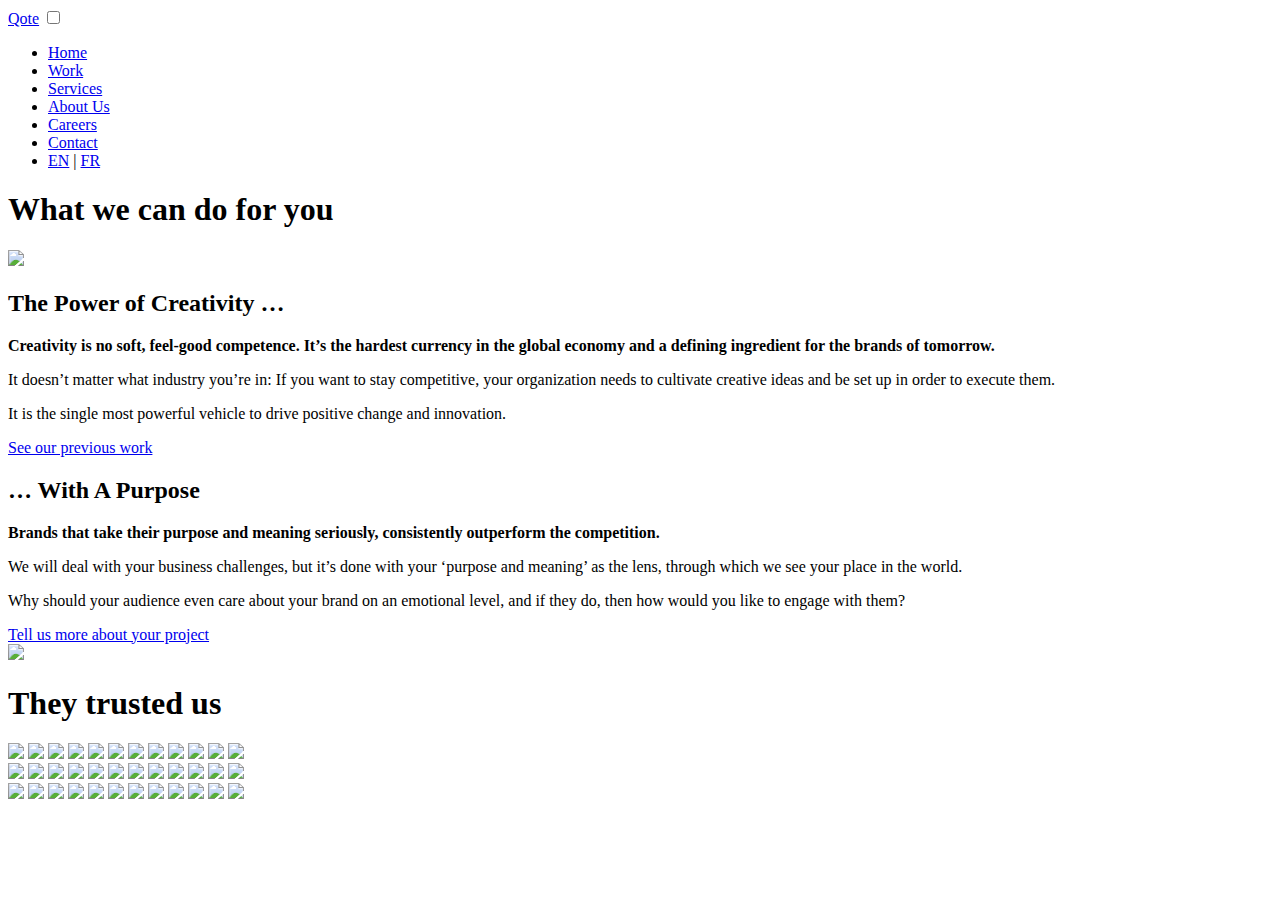
==== about/index.html @ 9d8a5f6a "Add files via upload" ====
<!DOCTYPE html>
<html>
	<head>
		<meta charset="utf-8" />
		<title>QOTE | About Us</title>
		<link rel="shortcut icon" href="../favicon.ico"/>
		<link rel="stylesheet" type="text/css" href="../assets/css/style.css" />
		<script type="text/javascript" src="../assets/js/catgrid.js"></script>
		<script type="text/javascript" src="../assets/js/qote.js"></script>
	</head>
	<body data-status="loading" class="page-work">
		<div id="loader">
			<div></div>
			<div></div>
			<div></div>
			<div></div>
			<div></div>
		</div>
		<header>
			<a id="logo" href="../">Qote</a>
			<input type="checkbox" id="menu-state" name="menu-state">
			<label id="menu-button" for="menu-state"><div></div></label>

			<nav id="menu-items">
				<ul>
					<li><a href="../">Home</a></li><!--
					--><li><a href="../work/">Work</a></li><!--
					--><li><a href="../services/">Services</a></li><!--
					--><li><a href="../about/" class="menu-selected">About Us</a></li><!--
					--><li><a href="../careers/">Careers</a></li><!--
					--><li><a href="../contact/">Contact</a></li><!--
					--><li><a href="#">EN</a> | <a href="#" data-title="FR" class="menu-selected">FR</a></li>
				</ul>
			</nav>



		</header>
		<section id="about">
			<h1>What we can do for you</h1>
			<div class="align-right"><img src="../assets/images/mato01.jpg" /></div>
			<div class="align-left">
				<h2>The Power of Creativity …</h2>
				<p><b>Creativity is no soft, feel-good competence. It’s the hardest currency in the global economy and a defining ingredient for the brands of tomorrow.</b></p>
				<p>It doesn’t matter what industry you’re in: If you want to stay competitive, your organization needs to cultivate creative ideas and be set up in order to execute them.</p>
				<p>It is the single most powerful vehicle to drive positive change and innovation.</p>
				<a href="../work/" class="colored-button"><div><span>See our previous work</span></div></a>
			</div>

			<div class="align-right">
				<h2>… With A Purpose</h2>
				<p><b>Brands that take their purpose and meaning seriously, consistently outperform the competition.</b></p>
				<p>We will deal with your business challenges, but it’s done with your ‘purpose and meaning’ as the lens, through which we see your place in the world.</p>
				<p>Why should your audience even care about your brand on an emotional level, and if they do, then how would you like to engage with them?</p>
				<a href="../contact/" class="colored-button"><div><span>Tell us more about your project</span></div></a>
			</div>
			<div class="align-left"><img src="../assets/images/mato02.jpg" /></div>


			
			<h1>They trusted us</h1>
			<div id="clients">
				<div id="clients-container">
					<div>
						<img src="../assets/images/clients/astia1.png" />
						<img src="../assets/images/clients/badoit1.png" />
						<img src="../assets/images/clients/bleucitron1.png" />
						<img src="../assets/images/clients/butagaz1.png" />
						<img src="../assets/images/clients/carrefour1.png" />
						<img src="../assets/images/clients/caudalie1.png" />
						<img src="../assets/images/clients/creditagricole1.png" />
						<img src="../assets/images/clients/danette1.png" />
						<img src="../assets/images/clients/dietinatura1.png" />
						<img src="../assets/images/clients/evian1.png" />
						<img src="../assets/images/clients/fiat1.png" />
						<img src="../assets/images/clients/gemey1.png" />

					</div>
					<div>
						<img src="../assets/images/clients/gibert1.png" />
						<img src="../assets/images/clients/grandlitier1.png" />
						<img src="../assets/images/clients/lasolution1.png" />
						<img src="../assets/images/clients/likemirror1.png" />
						<img src="../assets/images/clients/loreal1.png" />
						<img src="../assets/images/clients/lpsk1.png" />
						<img src="../assets/images/clients/mathpromo1.png" />
						<img src="../assets/images/clients/mazda1.png" />
						<img src="../assets/images/clients/mediagong1.png" />
						<img src="../assets/images/clients/mennen1.png" />
						<img src="../assets/images/clients/monkees1.png" />
						<img src="../assets/images/clients/mopa1.png" />

					</div>
					<div>
						<img src="../assets/images/clients/moxoundz1.png" />
						<img src="../assets/images/clients/naive1.png" />
						<img src="../assets/images/clients/novo1.png" />
						<img src="../assets/images/clients/pierrericaud1.png" />
						<img src="../assets/images/clients/psykup1.png" />
						<img src="../assets/images/clients/rufusbellefleur1.png" />
						<img src="../assets/images/clients/samsung1.png" />
						
						<img src="../assets/images/clients/gibert1.png" />
						<img src="../assets/images/clients/grandlitier1.png" />
						<img src="../assets/images/clients/lasolution1.png" />
						<img src="../assets/images/clients/likemirror1.png" />
						<img src="../assets/images/clients/loreal1.png" />


					</div>
				</div>
			</div>
		</section>
		<!--<footer><a href="#2012">2012</a><a href="#2013">2013</a><a href="#2014">2014</a><a href="#2015">2015</a><a href="#2016">2016</a><a href="#2017">2017</a><a href="#2018">2018</a></footer>-->

	</body>
</html>
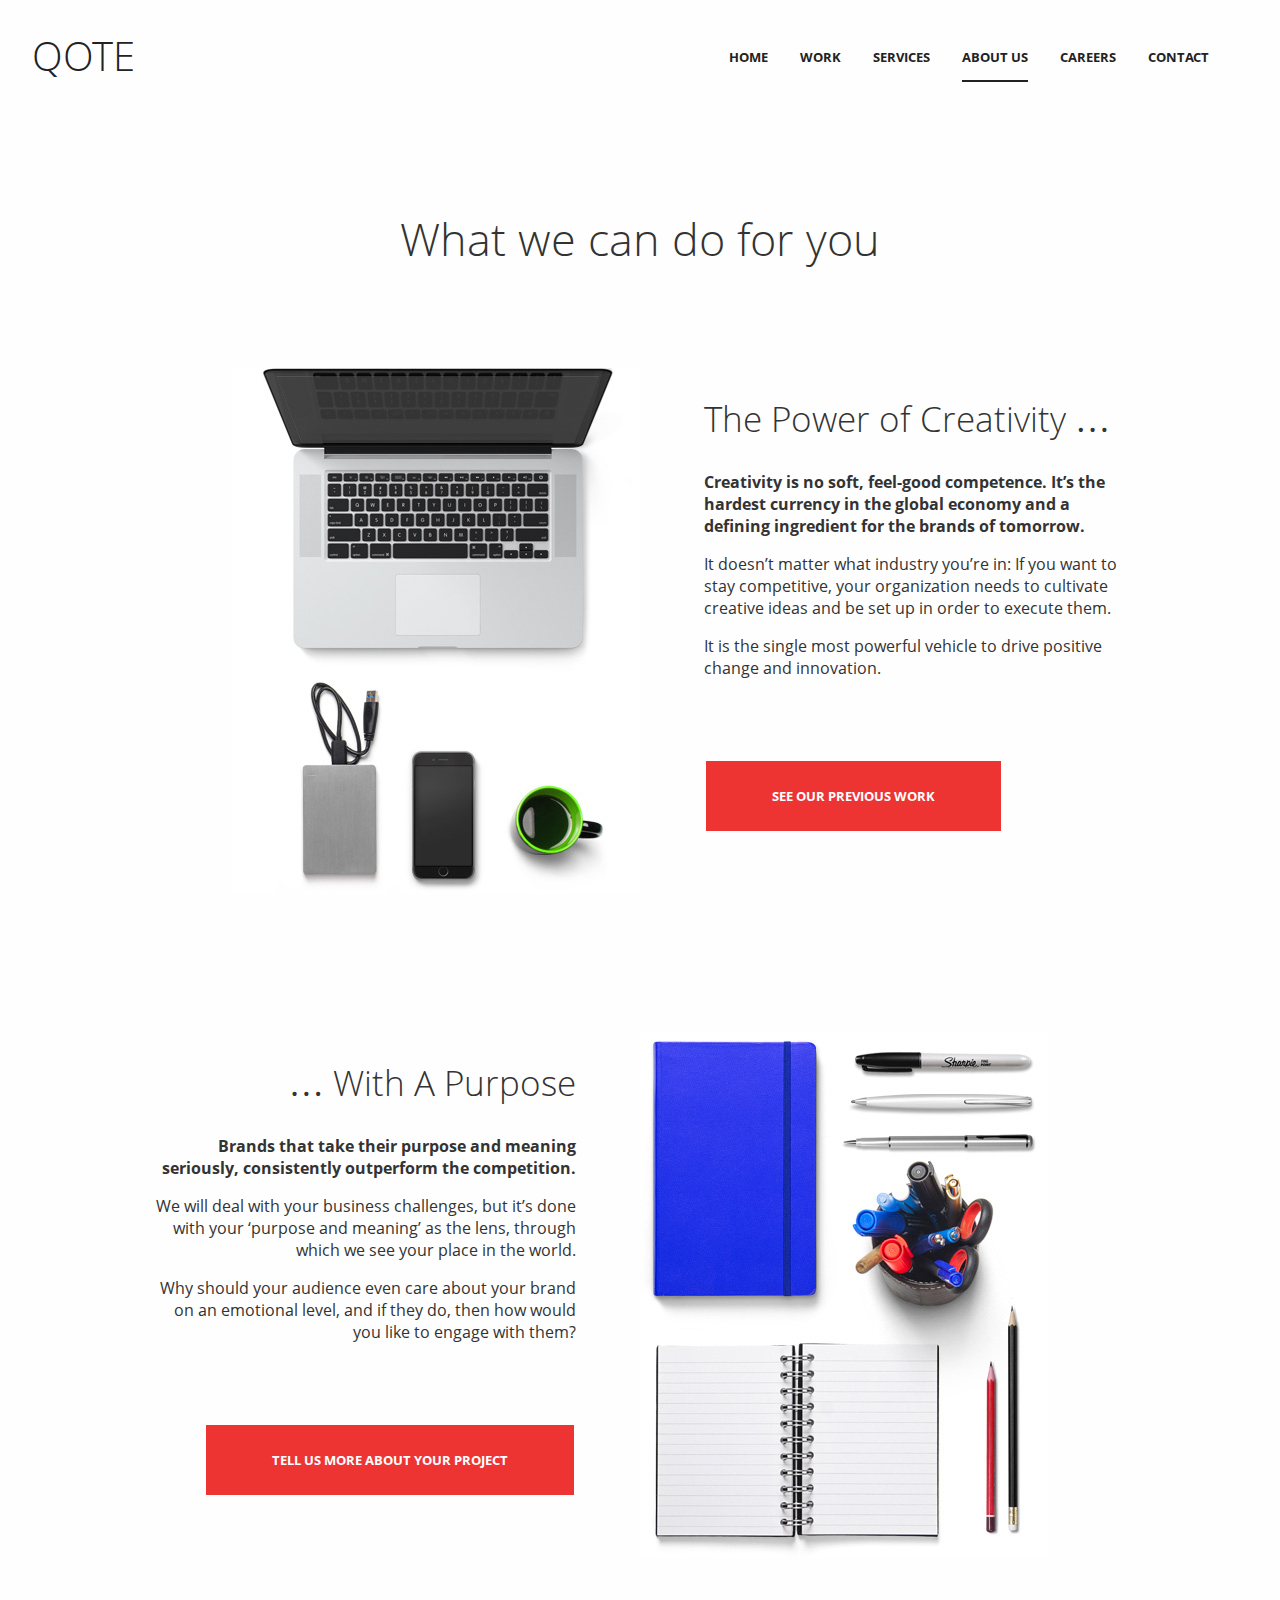
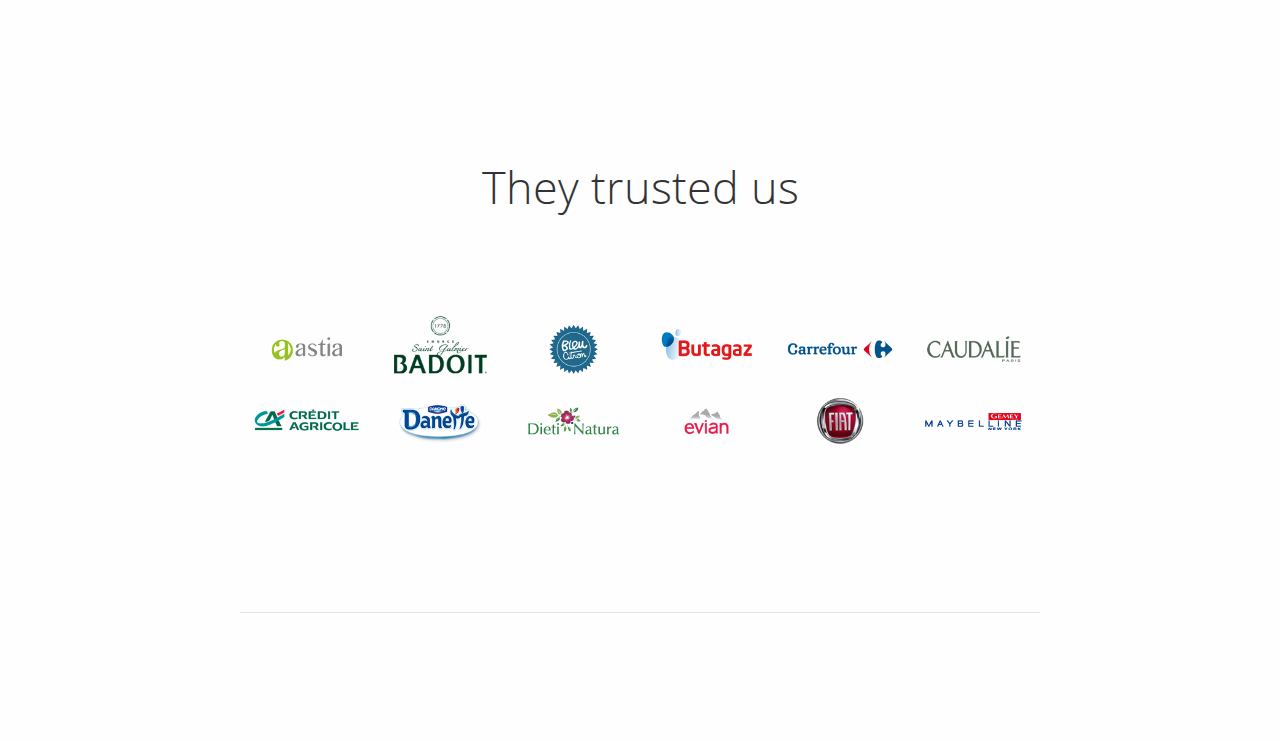
==== commit db81361e: "Add files via upload" ====
--- a/about/index.html
+++ b/about/index.html
@@ -3,6 +3,7 @@
 	<head>
 		<meta charset="utf-8" />
 		<title>QOTE | About Us</title>
+		<meta name="viewport" content="width=device-width, initial-scale=1.0, user-scalable=yes" />
 		<link rel="shortcut icon" href="../favicon.ico"/>
 		<link rel="stylesheet" type="text/css" href="../assets/css/style.css" />
 		<script type="text/javascript" src="../assets/js/catgrid.js"></script>
--- a/assets/css/style.css
+++ b/assets/css/style.css
@@ -0,0 +1,1828 @@
+@font-face {
+	font-family: 'Open Sans';
+	font-style: normal;
+	font-weight: 300;
+	src: local('Open Sans Light'), local('OpenSans-Light'), url('../fonts/OpenSans300.woff') format('woff');
+}
+@font-face {
+	font-family: 'Open Sans';
+	font-style: normal;
+	font-weight: 400;
+	src: local('Open Sans'), local('OpenSans'), url('../fonts/OpenSans400.woff') format('woff');
+}
+@font-face {
+	font-family: 'Open Sans';
+	font-style: normal;
+	font-weight: 600;
+	src: local('Open Sans Semibold'), local('OpenSans-Semibold'), url('../fonts/OpenSans600.woff') format('woff');
+}
+
+@font-face {
+	font-family: 'Open Sans';
+	font-style: normal;
+	font-weight: 700;
+	src: local('Open Sans Bold'), local('OpenSans-Bold'), url('../fonts/OpenSans700.woff') format('woff');
+}
+/*
+@font-face {
+	font-family: 'Open Sans';
+	font-style: italic;
+	font-weight: 300;
+	src: local('Open Sans Light Italic'), local('OpenSansLight-Italic'), url('../OpenSansItalic300.woff') format('woff');
+}
+@font-face {
+	font-family: 'Open Sans';
+	font-style: italic;
+	font-weight: 400;
+	src: local('Open Sans Italic'), local('OpenSans-Italic'), url('../OpenSansItalic400.woff') format('woff');
+}
+@font-face {
+	font-family: 'Open Sans';
+	font-style: italic;
+	font-weight: 600;
+	src: local('Open Sans Semibold Italic'), local('OpenSans-SemiboldItalic'), url('../OpenSansItalic600.woff') format('woff');
+}
+@font-face {
+	font-family: 'Open Sans';
+	font-style: italic;
+	font-weight: 700;
+	src: local('Open Sans Bold Italic'), local('OpenSans-BoldItalic'), url('../OpenSansItalic700.woff') format('woff');
+}
+*/
+* {
+	transition: 0.2s linear;
+	box-sizing: border-box;
+	-moz-box-sizing: border-box;
+	-webkit-box-sizing: border-box;
+}
+
+::-moz-selection { color: #fefefe; background: #e77d27; }
+::selection { color: #fefefe; background: #e77d27; } 
+
+html, body {
+	width: 100%;
+	height: 100%;
+	margin: 0;
+}
+
+
+
+body {
+	background: #fefefe url('../images/background.jpg') center top no-repeat;/**/
+	background-size: cover;
+
+	font-size: 62.5%;
+	
+	font-family: 'Open Sans';
+	color: #fefefe;
+
+	/*transition: 30s;*/
+	
+	
+	/*background: #fefefe url('../images/background2.jpg') center top no-repeat;/**/
+	background-size: cover;
+}
+
+body[data-status="loaded"]{
+	/*background-size: 100%;/**/
+}
+
+
+#overlay {
+	position: fixed;
+	top: 0; bottom: 0; left: 0; right: 0;
+	background: #303030 url('../images/noise.png') left top repeat;
+	background: #303039 url('../images/noise.png') left top repeat;/**/
+	opacity: 0.9;
+	opacity: 0.95;
+
+	opacity: 0.9;
+	z-index: -1;
+
+	opacity: 0.7;
+}
+
+#loader {
+	z-index: 200;
+	position: fixed;
+	top: 0; bottom: 0; left: 0; right: 0;
+	margin: auto;
+	
+	display: flex;
+	align-items: flex-end;
+
+	transition: 0s;
+	transition-delay: 1.15s;
+}
+#loader div {
+	display: inline-block;
+	width: 20%;
+	height: 100%;
+	background: rgba(0,0,0, 1);
+	transition: 0.5s;
+
+
+}
+
+body[data-status="loading"] #loader {
+	top: 0%;
+	transition: 0s;
+}
+
+body[data-status="loaded"] #loader {
+	top: 100%;
+}
+
+body[data-status="loaded"] #loader div {
+	height: 0%;
+	transition: 0.5s;
+}
+#loader div:nth-child(1) { transition-delay: 0.25s !important; }
+#loader div:nth-child(2) { transition-delay: 0.35s !important; }
+#loader div:nth-child(3) { transition-delay: 0.45s !important; }
+#loader div:nth-child(4) { transition-delay: 0.55s !important; }
+#loader div:nth-child(5) { transition-delay: 0.65s !important; }
+
+header {
+	height: 5rem;
+	line-height: 5rem;
+	/*background: rgba(0,0,0, 0.2);/**/
+	display: block;
+	width: 100%;
+	padding: 0 2rem;
+
+	margin: auto;
+	max-width: 1600px;
+
+	display: flex;
+	justify-content: space-between;
+	align-items: center;
+
+	height: 7rem;
+	line-height: 7rem;
+
+	z-index: 100;
+	position: relative;
+}
+
+#logo {
+	font-size: 2.5rem;
+	text-transform: uppercase;
+	font-weight: 100;
+	text-decoration: none;
+	color: #fefefe;
+
+	/*
+	padding-left: 5rem;
+	background: transparent url('../images/favicon.png') left center no-repeat;
+	background-size: 3rem;
+	/**/
+}
+
+
+#menu-state, #menu-button {
+	display: none;
+}
+nav {
+	list-style: none;
+	padding: 0;
+	margin: 0;
+	height: 5rem;
+	line-height: 5rem;
+
+
+}
+
+nav ul {
+	list-style: none;
+	padding: 0;
+	margin: 0;
+	color: transparent;
+}
+
+nav li {
+	display: inline-block;
+	vertical-align: middle;
+	font-size: 1rem;
+
+	font-size: 0.8rem;
+	font-weight: 700;
+
+	text-transform: uppercase;
+	/*padding: 0rem 1rem;*/
+}
+nav li a {
+	color: #fefefe;
+	text-decoration: none;
+
+	cursor: pointer;
+
+	position: relative;
+
+	transition: 0s;
+	transition-delay: 0.5s;
+	z-index: 990;
+
+	opacity: 1 !important;
+	padding: 1rem;
+
+	/*color: #000;/**/
+}
+
+nav li:last-child {
+	padding-left: 1rem;
+}
+nav li:last-child a {
+	padding: 1rem 0rem;
+}
+
+nav li a:after {
+	content: "";
+	position: absolute;
+	bottom: 0;
+	left: 0;
+	right: 0;
+
+	height: 0px;
+	background: #fefefe;
+
+	bottom: 100%;
+	opacity: 0;
+	transition: 0.2s;
+	left: 20%;
+	right: 20%;
+}
+
+nav li a:hover:after, .menu-selected:after {
+
+	bottom: 0%;
+	opacity: 1;
+	transition: 0.2s;
+	left: 1rem;
+	right: 1rem;
+	height: 2px;
+
+}
+
+nav li:last-child a:hover:after, nav li:last-child .menu-selected:after {
+	left: 0%;
+	right: 0%;
+}
+
+nav li a[href="#"] {
+	display: none !important;
+}
+
+
+footer {
+	background: #050505;
+	padding: 40px;
+}
+
+/*###############################################################################################################*/
+/*########  HOME                        #########################################################################*/
+/*###############################################################################################################*/
+#home {
+	/*
+	display: flex;
+	justify-content: center;
+	align-items: center;
+	align-content: center;
+
+	flex-direction: column;
+	*/
+
+	/*
+	position: absolute;
+	top: 0;
+	bottom: 0;
+	left: 0;
+	right: 0;
+	*/
+
+	height: 100%;
+	margin-top: -7rem;
+
+	display: flex;
+	align-items: center;
+	justify-content: center;
+
+	z-index: 50;
+}
+
+#home article {
+	text-align: center;
+	flex: 1;
+
+	/*background: rgba(255,255,255, 0.1);/**/
+
+	max-width: 80%;
+
+}
+
+#home h2 {
+	text-transform: uppercase;
+	color: #fefefe;
+	font-size: 1.2rem;
+}
+
+#home h1 {
+	text-transform: uppercase;
+	color: #fefefe;
+	font-size: 4.4rem;
+	font-size: 3.7rem;
+	font-weight: 500;
+	font-weight: 600;
+
+	margin: 1rem auto;
+}
+
+#home p {
+	font-size: 1.2rem;
+}
+
+#home::before {
+	width: 11rem;
+	height: 11rem;
+	background: rgba(255,255,255, 0.05);
+
+	content: '';
+
+	position: absolute;
+	top: 0; left: 0; right: 0;
+	top: 20%;
+
+
+	margin: auto;
+
+	transform: rotate(45deg);
+
+	z-index: -1;
+}
+
+.button-container {
+	text-align: center;
+
+	padding: 2rem 0;
+}
+
+
+.button, .important-button, .colored-button {
+	display: inline-block;
+	padding: 0.5rem 1rem;
+	border: 2px solid #fefefe;
+
+	
+	margin: 0 2rem;
+	font-size: 0.9rem;
+	cursor: pointer;
+
+	position: relative;
+
+	font-size: 0.7rem;
+	text-transform: uppercase;
+	font-weight: 700;
+
+	text-decoration: none;
+	color: #fefefe;
+}
+.button:after {
+	position: absolute;
+	top: 0; left: 0; right: 100%; bottom: 0;
+	margin: auto;
+	content: '';
+
+	background: #fefefe;
+	z-index: -1;
+	transition: 0.2s;
+}
+.button:hover:after {
+	right: 0%;
+	transition: 0.2s;
+}
+.button:hover {
+	color: #444;
+}
+
+.important-button {
+	
+	color: #444;
+	background: #fefefe;
+	background: transparent;
+	border: 2px solid #fefefe;
+
+	position: relative;
+	
+	/**/
+}
+.important-button:before {
+	position: absolute;
+	top: 0; left: 0; right: 0; bottom: 0;
+	margin: auto;
+	content: '';
+
+	background: #fefefe;
+	z-index: -1;
+	transition: 0.2s;
+
+}
+
+.colored-button {
+	background: #e33;
+	overflow: hidden;
+	padding: 1.5rem 4rem !important;
+	font-size: 0.8rem;
+
+	position: relative;
+}
+
+.colored-button:before {
+	position: absolute;
+	content: '';
+	background: #c11;
+	width: 0;
+	height: 0;
+	margin: auto;
+	top: 0;
+	bottom: 0;
+	left: 0;
+	right: 0;
+	border-radius: 100%;
+	transition: 0.5s;
+}
+.colored-button:hover:before {
+	width: 30rem;
+	height: 30rem;
+	left: -3.5rem;
+
+	transition: 0.5s;
+	padding: 0;
+	box-sizing: border-box;
+}
+
+.button div, .important-button div, .colored-button div {
+	/*color: transparent;*/
+	display: flex;
+	justify-content: center;
+	align-items: center;
+
+	width: 100%;
+	height: 100%;
+}
+
+.button span, .important-button span, .colored-button span {
+	/*
+	position: absolute;
+	top: 0; bottom: 0; left: 0; right: 0;
+	line-height: 100%;
+	height: 1.8rem;
+	*/
+	margin: auto;
+	display: inline-block;
+	/*padding: 0.5rem 0rem;*/
+	border: 2px solid transparent;
+	z-index: 25;
+}
+
+.important-button:hover {
+	/*
+	background: #e33;
+	border-color: #e33;
+	*/
+	color: #fefefe;
+
+}
+.important-button:after {
+	background: #e33;
+	
+	top: -2px;
+	bottom: -2px;
+	left: -2px;
+	z-index: 20;
+
+	background: #fefefe;
+	border-top: 2px solid #fefefe;
+	border-bottom: 2px solid #fefefe;
+	animation: buttonAnimationReversed 0.2s linear forwards;/**/
+}
+.important-button:hover:after {
+	/*
+	right: -2px;
+	*/
+	transition: 0.2s;
+	/*
+	background: #e33;
+	border-top: 2px solid #e33;
+	border-bottom: 2px solid #e33;
+	*/
+
+	animation: buttonAnimation 0.2s linear forwards;/**/
+	
+}
+@keyframes buttonAnimation {
+	0% { 
+		background: #fefefe;
+		right: 100%;
+	}
+	1% {
+		border-top: 2px solid #e33;
+		border-bottom: 2px solid #e33;
+		background: #e33;
+
+	}
+
+	100% { 
+		background: #e33;
+		right: -2px;
+		border-top: 2px solid #e33;
+		border-bottom: 2px solid #e33;
+	}
+}
+
+@keyframes buttonAnimationReversed {
+	
+
+	0% { 
+		background: #e33;
+		right: -2px;
+		border-top: 2px solid #e33;
+		border-bottom: 2px solid #e33;
+	}
+
+
+	99% {
+		border-top: 2px solid #e33;
+		border-bottom: 2px solid #e33;
+		background: #e33;
+
+	}
+
+	100% { 
+		background: #fefefe;
+		right: 100%;
+	}
+}
+
+
+
+/*###############################################################################################################*/
+/*########  WORK                        #########################################################################*/
+/*###############################################################################################################*/
+
+
+.page-title h1 {
+	width: 100%;
+	text-align: center;
+	color: #222;
+
+	font-size: 2.8rem;
+	font-weight: 100;
+	margin: auto;
+	padding: 2rem 0 1rem;
+}
+
+.page-work {
+	background: #fefefe;
+}
+
+.page-work header {
+	background: #fefefe;
+
+}
+
+.page-work #logo {
+	color: #222;
+}
+
+.page-work nav {
+	color: #222;
+}
+
+.page-work nav li a {
+	color: #222;
+}
+.page-work nav li a:after {
+	background: #222;
+}
+
+#work-classifier {
+	background: #f2f2f2;
+}
+.catgrid-selector {
+	display: flex;
+	flex-direction: line;
+	justify-content: center;
+	min-height: 8rem;
+	line-height: 8rem;
+
+	color: #222;
+	font-size: 1.4rem;
+	text-transform: uppercase;
+
+	flex-wrap: wrap;
+}
+.catgrid-category {
+	color: #666;
+	padding: 1rem 2rem;
+	cursor: pointer;
+	border-bottom: 5px solid transparent;
+}
+.catgrid-selected {
+	color: #222;
+	border-bottom: 5px solid #222;
+}
+.catgrid-hidden {
+	opacity: 0;
+	visibility: hidden;
+}
+
+
+#project-container {
+	/*
+	position: absolute;
+	*/
+	color: #222;
+	background: #f5f5f5;
+	padding: 1rem 0;
+
+
+	z-index: 30;
+}
+.project-block {
+	max-width: 1100px;
+	margin: auto;
+	position: relative;
+}
+.project-close {
+	position: absolute;
+	top: 0;
+	right: 0;
+	width: 3rem;
+	height: 3rem;
+	opacity: 0.6;
+	
+	cursor: pointer;
+}
+.project-close:hover {
+	opacity: 1;
+}
+.project-close:before,
+.project-close:after {
+	content: '';
+	position: absolute;
+	left: 0;
+	right: 0;
+	top: 0;
+	bottom: 0;
+	margin: auto;
+	height: 4px;
+	background: #333;
+	transition: 0.2s;
+}
+.project-close:before {
+	transform: rotate(45deg);
+	transform-origin: center;
+}
+.project-close:after {
+	transform: rotate(-45deg);
+	transform-origin: center;
+}
+.project-close:hover:before,
+.project-close:hover:after {
+	left: -10%;
+	right: -10%;
+	transition: 0.2s;
+}
+
+.project-block h3 {
+	font-size: 2rem;
+	font-weight: 100;
+	text-transform: uppercase;
+}
+.project-block img {
+	display: block;
+	max-width: 100%;
+	margin: 0 auto 1.5rem;
+}
+.project-block .zero {
+	margin-bottom: 0;
+}
+.project-block .zero-last {
+	margin-bottom: 1.5rem !important;
+}
+.project-block .iframe-container {
+	position: relative;
+	width: 100%;
+	min-height: 619px;
+}
+.project-block iframe {
+
+	position: absolute;
+	top:0;
+	bottom: 0;
+	left:0;
+	right: 0;
+	margin: auto;
+	width:100%;
+	height:100%;
+}
+.project-description {
+	display: flex;
+	padding: 0.5rem 0 4rem;
+}
+
+.project-details {
+	width: 75%;
+}
+.project-client {
+	width: 25%;
+}
+.project-description h4 {
+	font-size: 1.2rem;
+	font-weight: 400;
+	text-transform: uppercase;
+	margin: 0;
+	padding: 0;
+	color: #222;
+}
+.project-description p {
+	color: #888;
+	font-size: 0.9rem;
+}
+.project-description h5 {
+	font-size: 0.8rem;
+	margin: 0;
+	color: #222;
+	text-transform: uppercase;
+	font-weight: 600;
+}
+
+.project-pages {
+	display: flex;
+	justify-content: space-between;
+}
+.project-previous {
+	width: 30%;
+	background: #fefefe;
+	display: flex;
+	justify-content: space-between;
+	cursor: pointer;
+
+	display: none !important;
+}
+.project-next {
+	width: 30%;
+	background: #fefefe;
+	display: flex;
+	justify-content: space-between;
+	cursor: pointer;
+
+	display: none !important;
+}
+
+.project-pages-image {
+	width: 5rem;
+	height: 5rem;
+
+	width: 7rem;
+	height: 7rem;
+
+	overflow: hidden;
+	/*
+	border: 4px solid #fefefe;
+	border: 14px solid red;
+	*/
+	width: 100px;
+	height: 75px;
+	background-color: transparent;
+	background-repeat: no-repeat;
+	background-position: center center;
+	background-size: 100%;
+	background-size: cover;
+	transition: 0.5s;
+}
+.project-previous:hover .project-pages-image,
+.project-next:hover .project-pages-image {
+	background-size: 130%;
+	transition: 1s;
+}
+.project-next .project-pages-image {
+	order: 2;
+}
+
+.project-pages-title {
+	flex-grow: 1;
+	padding: 0 1rem;
+}
+.project-next .project-pages-title {
+	text-align: right;
+}
+
+.project-pages-title h4 {
+	font-size: 0.9rem;
+	font-weight: 600;
+	
+	color: #222;
+	padding: 1rem 0 0.25rem;
+	margin: 0;
+}
+.project-pages-title p {
+	color: #888;
+	font-size: 0.7rem;
+	margin: 0;
+}
+
+
+.project-data {
+	display: none;
+}
+#work-grid, #work-details {
+	display: none;
+}
+
+#work-grid:checked  ~ #project-container {
+	display: none !important;
+}
+#work-details:checked ~ #work-container {
+	display: none !important;
+}
+
+#work {
+	display: flex;
+	flex-wrap: wrap;
+}
+
+.project {
+	width: 20%;
+	height: 15vw; /* the 3/4 of 20% w */
+
+	position: relative;
+
+	display: flex;
+	justify-content: center;
+	align-items: center;
+
+
+	overflow: hidden;
+	transition: 0.5s linear;
+}
+.project img {
+	width: 100%;
+	height: 100%;
+	position: absolute;
+	top: 0;
+	bottom: 0;
+	left: 0;
+	right: 0;
+	margin: auto;
+	z-index: 10;
+
+	transition: 1.5s;
+
+}
+body[data-status="loading"] .project img { opacity: 0; }
+body[data-status="loaded"] .project img { opacity: 1; }
+
+.project:after {
+	content: "";
+	position: absolute;
+	top: 0;
+	bottom: 0;
+	left: 0;
+	right: 0;
+	margin: auto;
+
+	background: rgba(0,0,0, 0);
+	z-index: 15;
+}
+
+.project:hover img {
+	transform: scale(1.1);
+	transform-origin: center;
+	transition: 1.5s;
+}
+.project:hover:after {
+	background: rgba(0,0,0, 0.8);
+}
+
+.project .button {
+	z-index: 20;
+	opacity: 0;
+
+}
+.project:hover .button {
+	opacity: 1;
+}
+
+
+/*###############################################################################################################*/
+/*########  SERVICES                    #########################################################################*/
+/*###############################################################################################################*/
+
+#services {
+	display: flex;
+	flex-wrap: wrap;
+	color: #333;
+	justify-content: center;
+	align-items: center;
+	background: #fefefe;
+	padding: 2rem 0 0;
+
+	max-width: 1200px;
+	margin: auto;
+}
+/*
+#services > div {
+	width: 50%;
+	margin-bottom: 8rem;
+	max-width: 550px;
+}
+*/
+
+/*
+#services h2 {
+	padding: 0 4rem;
+	font-size: 2.2rem;
+	font-weight: 100;
+}
+*/
+#services p {
+	padding: 0 4rem;
+	font-size: 1.0rem;
+
+	max-width: 800px;
+	margin: 0 auto 4rem;
+	color: #777;
+	font-size: 1.4rem;
+	font-weight: 400;
+}
+
+#services .colored-button {
+	margin: 4rem;
+	padding: 1rem 2rem;
+}
+
+#services h1 {
+	width: 100%;
+	text-align: center;
+
+	text-align: center;
+	font-size: 2.8rem;
+	font-weight: 100;
+	margin: auto;
+	padding: 4rem 0 6rem;
+}
+
+#services section {
+	width: 100%;
+	display: flex;
+	max-width: 1200px;
+	margin: auto;
+	/*justify-content: space-between;/**/
+}
+
+/*
+#services section div {
+	width: 25%;
+}
+*/
+#services h3 {
+	text-align: center;
+	font-size: 1.6rem;
+	text-transform: uppercase;
+	font-weight: 100;
+}
+
+#services-blocks {
+	display: flex;
+	justify-content: center;
+	flex-wrap: wrap;
+}
+
+.services-block {
+	width: 40%;
+	overflow: hidden;
+	padding: 6rem 2rem;
+	height: 40rem;
+	height: 45rem;
+	margin: 1.5rem;
+	position: relative;
+	text-decoration: none;
+	transition: 1.2s;
+}
+.services-block:after {
+	background: rgba(128,128,128, 0.1);
+	position: absolute;
+	content: '';
+	top: 0;
+	bottom: 0;
+	left: 0;
+	right: 100%;
+	transition: 0.5s;
+}
+.services-block:hover:after {
+	right: 0%;
+	transition: 0.5s;
+}
+.services-block h2 {
+	/**/
+	text-align: center;
+	text-transform: uppercase;
+	font-weight: 600;
+	font-size: 2rem;
+}
+.services-block h3 {
+	font-size: 1.2rem !important;
+	color: #999;
+	text-transform: none !important;
+	padding: 0 4rem;
+	font-weight: 400 !important;
+}
+#block-websites {
+	background: #333 url('../images/services/websites.png') center bottom no-repeat;
+	background: #333 url('../images/services/websites3.png') center bottom no-repeat;
+	background: #333 url('../images/services/websites5.png') center bottom no-repeat;
+	background-size: 100% auto;
+	color: #fefefe;
+}
+#block-applications {
+	background: #efefef url('../images/services/applications.png') center bottom no-repeat;
+	background: #efefef url('../images/services/websites.png') center bottom no-repeat;
+	background-size: 100% auto;
+	color: #222;
+}
+#block-illustrations {
+	background: #efefef url('../images/services/illustrations.png') center bottom no-repeat;
+	background-size: 100% auto;
+	color: #222;
+}
+#block-complex {
+	background: #333 url('../images/services/complex.png') center bottom no-repeat;
+	background-size: 100% auto;
+	color: #fefefe;
+}
+.services-block:hover {
+	background-size: 105% auto !important;
+	transition: 1.2s;
+}
+
+#services ul {
+	list-style: none;
+	padding: 0 1rem;
+}
+#services ul li {
+	display: block;
+	text-align: center;
+	text-transform: uppercase;
+	font-weight: 600;
+	font-size: 1rem;
+	color: #111;
+	padding: 1rem 0;
+	border-bottom: 1px solid rgba(0,0,0, 0.2);
+}
+#services ul li:last-child {
+	border-bottom: 1px solid rgba(0,0,0, 0);
+}
+
+
+
+.align-left {
+	text-align: left;
+}
+
+.align-right {
+	text-align: right;
+}
+
+/*###############################################################################################################*/
+/*########  DETAILS                     #########################################################################*/
+/*###############################################################################################################*/
+
+.details-block {
+	/**/
+}
+
+.details-dark {
+	background: #222;
+}
+
+.page-project {
+	background: #222;
+}
+
+.page-project header {
+	background: #222;
+}
+
+.page-project #logo {
+	color: #fefefe;
+}
+
+.page-project nav {
+	color: #fefefe;
+}
+
+.page-project nav li a {
+	color: #fefefe;
+}
+.page-project nav li a:after {
+	background: #fefefe;
+}
+
+.details-links {
+	color: #666;
+}
+.details-links a {
+	text-decoration: none;
+	color: #222;
+	color: #666;
+	transition: 0.2s;
+	padding: 0.25rem;
+}
+.details-links .selected, .details-links a:hover {
+	color: #222;
+	border-bottom: 2px solid #222;
+}
+
+/*###############################################################################################################*/
+/*########  ABOUT                       #########################################################################*/
+/*###############################################################################################################*/
+
+#about {
+	display: flex;
+	flex-wrap: wrap;
+	color: #333;
+	justify-content: center;
+	align-items: center;
+	background: #fefefe;
+	padding: 2rem 0 0;
+
+	max-width: 1200px;
+	margin: auto;
+}
+#about > div {
+	width: 50%;
+	margin-bottom: 8rem;
+	max-width: 550px;
+}
+
+#about h2 {
+	padding: 0 4rem;
+	font-size: 2.2rem;
+	font-weight: 100;/**/
+}
+#about p {
+	padding: 0 4rem;
+	font-size: 1.0rem;
+}
+
+#about .colored-button {
+	margin: 4rem;
+	padding: 1rem 2rem;
+}
+
+#about h1 {
+	width: 100%;
+	text-align: center;
+
+	text-align: center;
+	font-size: 2.8rem;
+	font-weight: 100;
+	margin: auto;
+	padding: 4rem 0 6rem;
+}
+
+#about section {
+	width: 100%;
+	display: flex;
+	max-width: 1200px;
+	margin: auto;
+	justify-content: space-between;
+}
+
+#about section div {
+	width: 25%;
+}
+#about h3 {
+	text-align: center;
+	font-size: 1.6rem;
+	text-transform: uppercase;
+	font-weight: 100;
+}
+
+
+#about ul {
+	list-style: none;
+	padding: 0 1rem;
+}
+#about ul li {
+	display: block;
+	text-align: center;
+	text-transform: uppercase;
+	font-weight: 600;
+	font-size: 1rem;
+	color: #111;
+	padding: 1rem 0;
+	border-bottom: 1px solid rgba(0,0,0, 0.2);
+}
+#about ul li:last-child {
+	border-bottom: 1px solid rgba(0,0,0, 0);
+}
+
+
+
+#clients {
+	max-width: 1200px;
+	width: 100%;
+	min-width: 800px;
+	margin: auto;
+	overflow: hidden;
+
+	position: relative;
+
+	height: 300px;
+
+}
+
+#clients div {
+	width: 100%;
+	
+	min-height: 300px;
+	transition: 0.5s;
+}
+
+#clients div div {
+	width: 100%;
+
+	display: flex;
+	flex-wrap: wrap;
+	align-content: flex-start;
+
+	border-bottom: 1px solid rgba(0,0,0, 0.1);
+	justify-content: space-between;
+
+	/*
+	position: absolute;
+	top: 0;
+	bottom: 0;
+	left: 0;
+	right: 0;
+	*/
+	float: left;
+
+}
+#clients div img {
+	width: calc(100% / 6);
+
+}
+
+
+
+/*###############################################################################################################*/
+/*########  CAREERS                     #########################################################################*/
+/*###############################################################################################################*/
+
+#careers {
+	display: flex;
+	flex-wrap: wrap;
+	color: #333;
+	justify-content: center;
+	align-items: center;
+	background: #fefefe;
+	padding: 2rem 0 0;
+
+	/*max-width: 1200px;/**/
+	margin: auto;
+}
+
+#careers h1 {
+	width: 100%;
+	text-align: center;
+
+	font-size: 2.8rem;
+	font-weight: 100;
+	margin: auto;
+	padding: 2rem 0 1rem;
+}
+
+#careers h2 {
+	width: 100%;
+	text-align: center;
+
+	text-align: center;
+	font-size: 1.2rem;
+	font-weight: 700;
+	margin: auto;
+	padding: 0rem 0 6rem;
+}
+
+#careers p {
+	font-size: 1rem;
+	width: 100%;
+	max-width: 600px;
+	margin: auto;
+	text-align: center;
+}
+
+#careers-link {
+	width: 100%;
+	padding: 3rem;
+	text-align: center;
+}
+
+/*###############################################################################################################*/
+/*########  CONTACT                     #########################################################################*/
+/*###############################################################################################################*/
+
+#contact {
+	display: flex;
+	flex-wrap: wrap;
+	color: #333;
+	justify-content: center;
+	align-items: center;
+	background: #fefefe;
+	padding: 2rem 0 0;
+
+	/*max-width: 1200px;/**/
+	margin: auto;
+}
+
+#map {
+	width: 100%;
+	height: 500px;
+
+	z-index: 10;
+
+	margin-bottom: 4rem;
+}
+
+#contact h1 {
+	width: 100%;
+	text-align: center;
+
+	font-size: 2.8rem;
+	font-weight: 100;
+	margin: auto;
+	padding: 2rem 0 1rem;
+}
+
+#contact h2 {
+	width: 100%;
+	text-align: center;
+
+	text-align: center;
+	font-size: 1.2rem;
+	font-weight: 700;
+	margin: auto;
+	padding: 0rem 0 6rem;
+}
+
+#contact p {
+	font-size: 1rem;
+	width: 100%;
+	max-width: 600px;
+	margin: auto;
+	text-align: center;
+}
+
+#contact form {
+	display: flex;
+	width: 100%;
+	max-width: 1200px;
+	margin: auto;
+	flex-direction: row;
+	flex-wrap: wrap;
+	justify-content: space-between;
+
+	padding: 2rem 0;
+}
+
+#contact form div {
+	position: relative;
+	width: 30%;
+	display: flex;
+	flex-direction: column;
+	margin-bottom: 4rem;
+}
+
+#contact form label {
+	position: absolute;
+	top: 0;
+	bottom: 0;
+	left: 0;
+	right: 0;
+	line-height: 100%;
+	
+	display: flex;
+	align-items: center;
+
+	padding: 0;
+	
+
+	font-size: 0.7rem;
+	text-transform: uppercase;
+	font-weight: 400;
+	cursor: pointer;
+	
+
+	z-index: 1;
+}
+#contact form label:after {
+	content: "";
+	position: absolute;
+	top: 0;
+	bottom: 0;
+	left: 0;
+	right: 0;
+	right: 100%;
+
+	border-bottom: 2px solid #222;
+	transition: 0.2s;
+}
+
+#contact input[type="text"], #contact select, #contact textarea {
+	display: block;
+	padding: 0.5rem 0rem;
+	font-size: 1rem;
+	transition: 0s;
+
+	font-family: 'Open Sans';
+	min-height: 40px;
+
+	border: none;
+	border-bottom: 1px solid rgba(0,0,0, 0.6);
+	background: rgba(0,0,0, 0);
+	z-index: 2;
+}
+#contact input[type="text"]:focus + label,
+#contact select:focus + label,
+#contact textarea:focus + label,
+#contact input[data-empty="false"] + label,
+#contact select[data-empty="false"] + label,
+#contact textarea[data-empty="false"] + label {
+	top: 0;
+	bottom: 100%;
+	bottom: 0%;
+	top: -110%;
+	font-weight: 700;
+}
+
+#contact input[type="text"]:focus + label:after,
+#contact select:focus + label:after,
+#contact textarea:focus + label:after,
+#contact input[data-empty="false"] + label:after,
+#contact select[data-empty="false"] + label:after,
+#contact textarea[data-empty="false"] + label:after {
+	right: 0%;
+	transition: 0.2s;
+}
+
+
+#contact input[type="submit"] {
+	
+	min-height: 30px;
+	line-height: 30px;
+	font-family: 'Open Sans';
+	margin: auto;
+	padding-left: 4rem;
+	padding-right: 4rem;
+}
+
+#contact-message {
+	width: 100% !important;
+}
+
+.leaflet-popup {
+	background: transparent !important;
+	padding: 0 !important;
+	margin-bottom: -12px !important;
+	margin-left: -7px !important;
+}
+
+.leaflet-popup a {
+	color: #ddf;
+	text-decoration: none;
+}
+
+.leaflet-popup-content-wrapper {
+	margin: 0 !important;
+	background: transparent !important;
+	padding: 0 !important;
+
+}
+
+
+.leaflet-popup-content {
+	background: #223 !important;
+	color: #fefefe !important;
+	font-family: 'Open Sans';
+	font-weight: 600;
+	text-transform: uppercase;
+	font-size: 0.7rem !important;
+	padding: 20px;
+	margin: 0 !important;
+}
+
+.leaflet-popup-content:after {
+	top: 100%;
+	left: 50%;
+	border: solid transparent;
+	content: " ";
+	height: 0;
+	width: 0;
+	position: absolute;
+	pointer-events: none;
+	border-color: rgba(0, 0, 0, 0);
+	border-top-color: #223;
+	border-width: 15px;
+	margin-left: -15px;
+}
+
+.leaflet-popup-content-wrapper .leaflet-popup-content {
+}
+
+.leaflet-popup-tip-container {
+	display: none;
+}
+
+.leaflet-popup-close-button {
+	color: rgba(255,255,255, 0) !important;
+}
+
+.leaflet-marker-icon {
+	width: 0 !important;
+	height: 0 !important;
+	margin-top: 0px !important;
+	box-sizing: border-box;
+	border: 6px solid #223;
+	border-radius: 100%;
+	overflow: hidden;
+	position: relative !important;
+	box-shadow: 0px 0px 0px 10px rgba(34, 34, 51, 0.3);
+}
+
+
+/*###############################################################################################################*/
+/*########  RESPONSIVE                  #########################################################################*/
+/*###############################################################################################################*/
+
+@media (max-width: 640px) {/**/
+	#menu-button {
+		display: inline-block;
+		vertical-align: middle;
+		height: 2rem;
+		width: 2.2rem;
+
+		position: relative;
+		transition: 0.2s;
+
+		cursor: pointer;
+
+		height: 1.4rem;
+
+		z-index: 101;
+	}
+	#menu-button div {
+		height: 4px;
+		width: 2.2rem;
+
+		width: 100%;
+		transition: 0.2s;
+		background: #fefefe;
+		position: absolute;
+		top: 0; bottom: 0; left: 0; right: 0;
+		margin: auto;
+		transition: 0.2s;
+	}
+	#menu-button:before,
+	#menu-button:after {
+		height: 4px;
+		width: 2.2rem;
+		width: 100%;
+
+		background: #fefefe;
+		content: '';
+
+		position: absolute;
+		transition: 0.2s;
+
+		left: 0; right: 0;
+		margin: auto;
+	}
+	#menu-button:before {
+		bottom: 100%;
+		top: 0;
+	}
+	#menu-button:after {
+		top: 100%;
+		bottom: 0;
+	}
+
+	#menu-state {
+		display: none;
+	}
+	#menu-state:checked + #menu-button div {
+		width: 0%;
+		transition: 0.2s;
+	}
+	#menu-state:checked + #menu-button:before {
+		/*transform-origin: left bottom;/**/
+		top: 0; bottom: 0;
+		transform: rotate(45deg);
+		transition: 0.2s;
+		/*width: 114%;/**/
+		/*width: 2.50rem;/**/
+	}
+	#menu-state:checked + #menu-button:after {
+		/*transform-origin: left top;/**/
+		top: 0; bottom: 0;
+		transform: rotate(-45deg);
+		transition: 0.2s;
+		/*width: 114%;/**/
+		/*width: 2.50rem;/**/
+	}
+
+	.page-work #menu-button div,
+	.page-work #menu-button:before,
+	.page-work #menu-button:after {
+		background: #222 !important;
+	}
+	.page-work #menu-state:checked + #menu-button div,
+	.page-work #menu-state:checked + #menu-button:before,
+	.page-work #menu-state:checked + #menu-button:after {
+		background: #fefefe !important;
+	}
+
+	header {
+		
+		overflow: visible;
+	}
+
+	nav {
+		position: fixed;
+		top: -100%;
+		bottom: 100%;
+		left: 0 !important;
+		right: 0 !important;
+		
+		background: rgba(0,0,0, 1);
+
+		z-index: 100;
+
+		overflow: hidden;
+		bottom: 100%;
+
+		display: flex;
+		flex-direction: column;
+		text-align: center;
+
+		justify-content: space-around;
+
+		align-items: center;
+		align-content: space-around;
+
+		align-content: center;
+		
+
+		box-sizing: border-box;
+
+		height: auto !important;
+
+	}
+	#menu-state:checked ~ nav {
+		top: 0%;
+		bottom: 0%;
+
+	}
+	nav li {
+		display: block;
+		text-transform: uppercase;
+		font-size: 5rem;
+		font-weight: 700;
+
+		font-size: 2rem;
+		line-height: 2.4rem;
+		padding: 0;
+
+		padding: 1rem 2rem;
+		box-sizing: border-box;
+	}
+
+	nav li a {
+		padding: 1rem 2rem;
+		box-sizing: border-box;
+		color: #fefefe !important;
+	}
+
+	nav li a:after {
+		content: "";
+		position: absolute;
+		bottom: 0;
+		left: 0;
+		right: 0;
+
+		height: 0px;
+		background: #fefefe !important;
+
+		bottom: 100%;
+		opacity: 0;
+		transition: 0.2s;
+		left: 20%;
+		right: 20%;
+	}
+
+	nav li a:hover:after, .menu-selected:after {
+
+		bottom: 48%;
+		opacity: 1;
+		transition: 0.2s;
+		left: -1rem;
+		right: -1rem;
+		height: 2px;
+
+	}
+
+	#home h1 {
+		font-size: 2rem;
+		margin-top: 2rem;
+	}
+
+	.button-container a:first-child {
+		margin-bottom: 20px !important;
+	}
+
+
+	.project {
+		width: 50%;
+		height: 37.5vw; /* the 3/4 of 20% w */
+	}
+
+	.project-close {
+		margin-right: 1rem;
+	}
+
+	.project-block h3 {
+		text-indent: 1rem;
+	}
+
+	.project-description {
+		flex-direction: column;
+	}
+
+	.project-details {
+		width: 100% !important;
+		box-sizing: border-box;
+		padding: 1rem;
+	}
+	.project-client {
+		width: 100% !important;
+		box-sizing: border-box;
+		padding: 1rem;
+	}
+	.services-block {
+		width: 100%;
+		overflow: hidden;
+		padding: 6rem 2rem;
+		height: 40rem;
+		height: 45rem;
+		margin: 1.5rem;
+		position: relative;
+		text-decoration: none;
+		transition: 1.2s;
+	}
+
+
+	#about > div {
+		width: 100%;
+		margin-bottom: 8rem;
+		/*max-width: 550px;*/
+	}
+	#clients {
+		max-width: 100%;
+		width: 100%;
+		min-width: 100%;
+	}
+	#clients div img {
+		width: calc(100% / 3);
+	}
+
+
+	#contact form div {
+		position: relative;
+		width: 30%;
+		width: 90%;
+		display: flex;
+		flex-direction: column;
+		margin: auto;
+		margin-bottom: 4rem;
+
+	}
+	#contact-message {
+		width: 90% !important;
+	}
+}/**/
+
+
+
+
+
